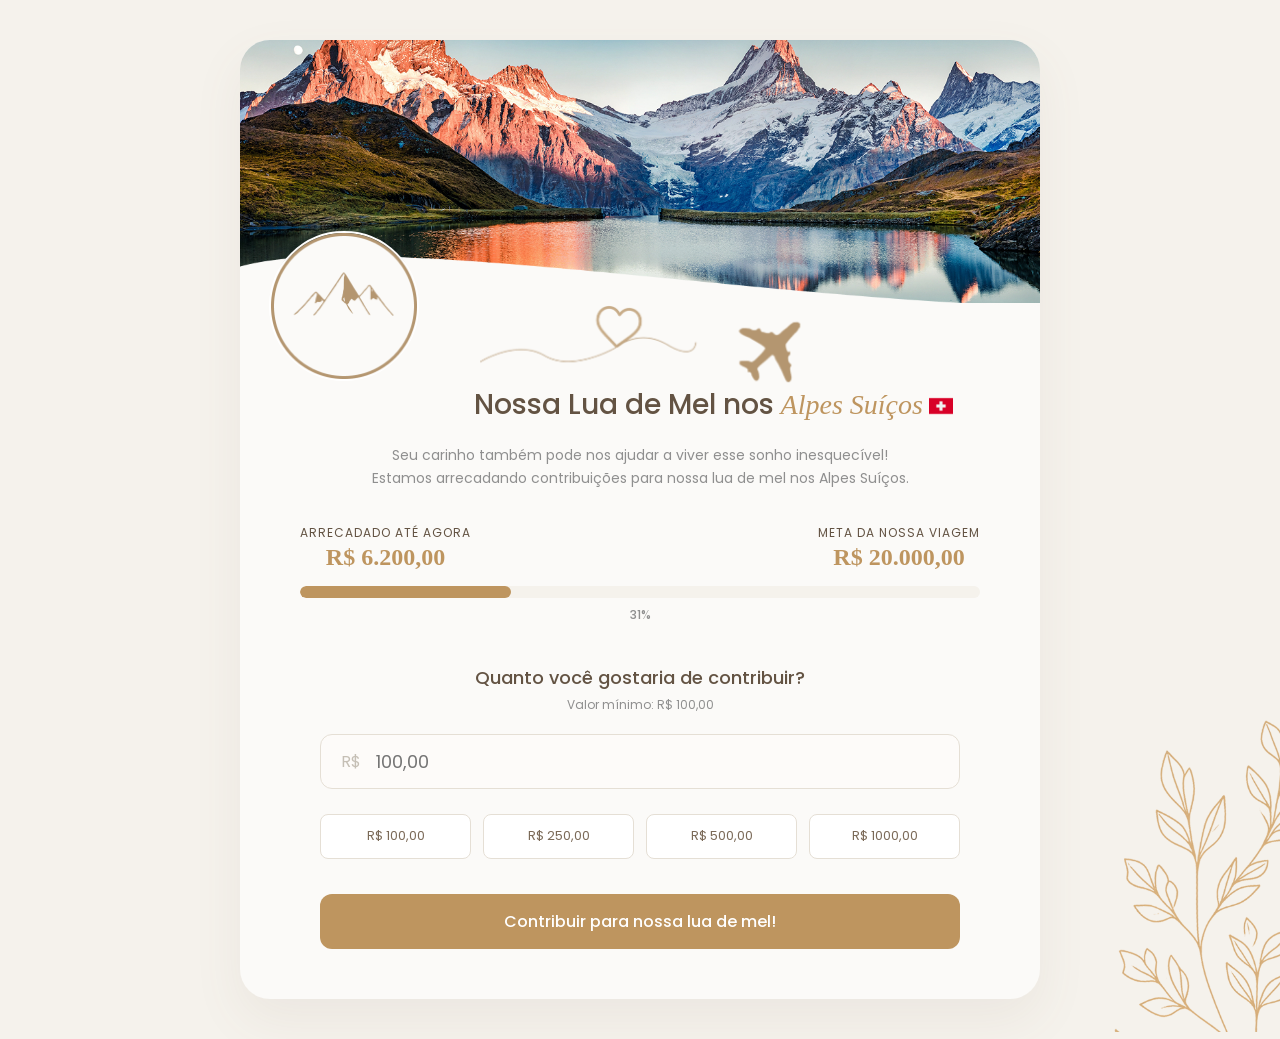
==== subpages/luademel.html @ 36005a64 "finalizado" ====
<!doctype html>
<html lang="pt-BR">
<head>
    <meta charset="UTF-8">
    <meta name="viewport" content="width=device-width, initial-scale=1.0">
    <title>Lua de Mel - Vitor & Guilherme</title>
    <link href="https://fonts.googleapis.com/css2?family=Poppins:wght@400;500;600;700&display=swap" rel="stylesheet">
    <link rel="stylesheet" href="luademel.css">
</head>
<body>

    <div class="floresDecorativas" aria-hidden="true">
        <img src="../images/florDireita.png" alt="Flores">
    </div>

    <div class="containerLuaDeMel">
        
        <header class="headerViagem">
            <div class="imagemBanner">
                <img src="../images/paisagem.png" alt="Paisagem Alpes Suíços" class="fotoPaisagem">
                <div class="logoMontanha">
                    <img src="../images/montanha.png "alt="Logo Montanha">
                </div>
            </div>
            
            <div class="iconeAviao">
                <img src="../images/aviao.png" alt="Trilha de Avião">
            </div>

            <h1>Nossa Lua de Mel nos <span>Alpes Suíços<img src="../images/suica.png" alt="Suíça" class="mini-bandeira"></span></h1>
            <p class="descricaoViagem">
                Seu carinho também pode nos ajudar a viver esse sonho inesquecível!<br>
                Estamos arrecadando contribuições para nossa lua de mel nos Alpes Suíços.
            </p>
        </header>

        <section class="statusMeta">
            <div class="colunasValores">
                <div class="blocoValor">
                    <span>Arrecadado até agora</span>
                    <h3 id="valorArrecadado">R$ 6.200,00</h3>
                </div>
                <div class="blocoValor">
                    <span>Meta da nossa viagem</span>
                    <h3 id="valorMeta">R$ 20.000,00</h3>
                </div>
            </div>

            <div class="progressoContainer">
                <div class="barraFundo">
                    <div id="barraPreenchimento" class="barraPreenchimento" style="width: 31%;"></div>
                </div>
                <span id="textoPorcentagem" class="porcentagem">31%</span>
            </div>
        </section>

        <main class="areaContribuicao">
            <h4>Quanto você gostaria de contribuir?</h4>
            <span class="valorMinimo">Valor mínimo: R$ 100,00</span>

            <div class="campoInput">
                <span class="cifrao">R$</span>
                <input type="text" id="inputValor" placeholder="100,00">
            </div>

            <div class="botoesRapidos">
                <button class="botaoValor" data-valor="100,00">R$ 100,00</button>
                <button class="botaoValor" data-valor="250,00">R$ 250,00</button>
                <button class="botaoValor" data-valor="500,00">R$ 500,00</button>
                 <button class="botaoValor" data-valor="1000,00">R$ 1000,00</button>
            </div>

            <button class="botaoConfirmar" id="botaoConfirmar">Contribuir para nossa lua de mel!</button>
        </main>

    </div>

    <script src="luademel.js"></script>
</body>
</html>
---- subpages/luademel.css ----
* {
    margin: 0;
    padding: 0;
    box-sizing: border-box;
    font-family: 'Poppins', sans-serif;
}

body {
    background-color: #f5f2ec;
    color: #635343;
    min-height: 100vh;
    display: flex;
    justify-content: center;
    padding: 40px 20px;
    position: relative;
    overflow-x: hidden;
}

.containerLuaDeMel {
    background: #FBFAF8;
    width: 100%;
    max-width: 800px;
    border-radius: 30px;
    overflow: hidden;
    box-shadow: 0px 20px 50px rgba(123, 106, 88, 0.08);
    z-index: 2;
    text-align: center;
    padding-bottom: 50px;
}


.headerViagem {
    width: 100%;
}

.imagemBanner {
    width: 100%;
    height: 350px;
    position: relative;
    overflow: hidden;
}

.fotoPaisagem {
    width: 100%;
    height: 100%;
    object-fit: cover;
}

.logoMontanha {
    position: absolute;
    top: 76%;
    left: 13%;
    transform: translate(-50%, -50%);
    width: 150px;
    height: 150px;
    background: rgba(255, 255, 255, 0.1);
    backdrop-filter: blur(5px);
    border-radius: 50%;
    border: 2px solid #ffffff;
    display: flex;
    align-items: center;
    justify-content: center;
}

.logoMontanha img {
    width: 100%;
}

.iconeAviao {
    margin-top: -30px;
    margin-bottom: 0px;
    position: relative;
    bottom: 55px;
    z-index: 3;
}

.iconeAviao img {
    width: 40%;
}

h1 {
    position:absolute;
    font-size: 28px;
    font-weight: 500;
    margin-bottom: 10px;
    bottom: 58%;
    left: 37%;
}

h1 span {
    font-family: 'Ponomar', serif;
    font-style: italic;
    color: #be955f;
}
.mini-bandeira {
    height: 24px;   
    width: auto;
    display: inline-block;
    vertical-align: middle;
    margin-top: -4px;     
    margin-left: 6px;
}

.descricaoViagem {
    font-size: 14px;
    color: #8f8f8f;
    line-height: 1.6;
    padding: 0 40px;
    margin-bottom: 30px;
}


.statusMeta {
    padding: 0 60px;
    margin-bottom: 40px;
}

.colunasValores {
    display: flex;
    justify-content: space-between;
    margin-bottom: 15px;
}

.blocoValor span {
    font-size: 12px;
    color: #635343;
    text-transform: uppercase;
    letter-spacing: 1px;
}

.blocoValor h3 {
    font-family: 'Ponomar', serif;
    font-size: 24px;
    color: #be955f;
}

.progressoContainer {
    width: 100%;
    display: flex;
    flex-direction: column;
    align-items: center;
    gap: 8px;
}

.barraFundo {
    width: 100%;
    height: 12px;
    background-color: #f5f2ec;
    border-radius: 10px;
    overflow: hidden;
}

.barraPreenchimento {
    height: 100%;
    background-color: #be955f;
    border-radius: 10px;
    transition: width 0.8s cubic-bezier(0.4, 0, 0.2, 1); 
}

.porcentagem {
    font-size: 12px;
    color: #8f8f8f;
    font-weight: 500;
}


.areaContribuicao {
    padding: 0 80px;
}

h4 {
    font-size: 18px;
    font-weight: 500;
    margin-bottom: 5px;
}

.valorMinimo {
    font-size: 12px;
    color: #8f8f8f;
    display: block;
    margin-bottom: 20px;
}

.campoInput {
    display: flex;
    align-items: center;
    background: #fdfbf9;
    border: 1px solid #e5dfd5;
    border-radius: 12px;
    padding: 0 20px;
    height: 55px;
    margin-bottom: 25px;
}

.cifrao {
    color: #c5bfb5;
    margin-right: 15px;
}

#inputValor {
    border: none;
    background: transparent;
    font-size: 18px;
    color: #333;
    width: 100%;
    outline: none;
}

.botoesRapidos {
    display: grid;
    grid-template-columns: repeat(4, 1fr);
    gap: 12px;
    margin-bottom: 35px;
}

.botaoValor {
    height: 45px;
    background: #ffffff;
    border: 1px solid #e5dfd5;
    border-radius: 8px;
    color: #7b6a58;
    font-size: 13px;
    cursor: pointer;
    transition: all 0.3s;
}

.botaoValor:hover {
    border-color: #be955f;
    color: #be955f;
}

.botaoValor.selecionado {
    background: #be955f;
    color: #fff;
    border-color: #be955f;
}

.botaoConfirmar {
    width: 100%;
    height: 55px;
    background-color: #BE955F;
    color: #ffffff;
    border: none;
    border-radius: 12px;
    font-size: 16px;
    font-weight: 500;
    cursor: pointer;
    transition: background 0.3s;
}

.botaoConfirmar:hover {
    background-color: #aa814c;
}

.floresDecorativas {
    position: absolute;
    right: 0px;
    bottom: 0px;
    width: 30%;
    z-index: 1;
    pointer-events: none;
    opacity: 0.6;
}

.floresDecorativas img {
    width: 100%;
}


.rastro {
    position: absolute;
    pointer-events: none;
    font-size: 20px;
    z-index: 9999;
    animation: sumirCoracao 0.65s forwards ease-out;
}
@keyframes sumirCoracao {
    0% { opacity: 1; transform: scale(1) translateY(0); }
    100% { opacity: 0; transform: scale(0.5) translateY(-20px); }
}
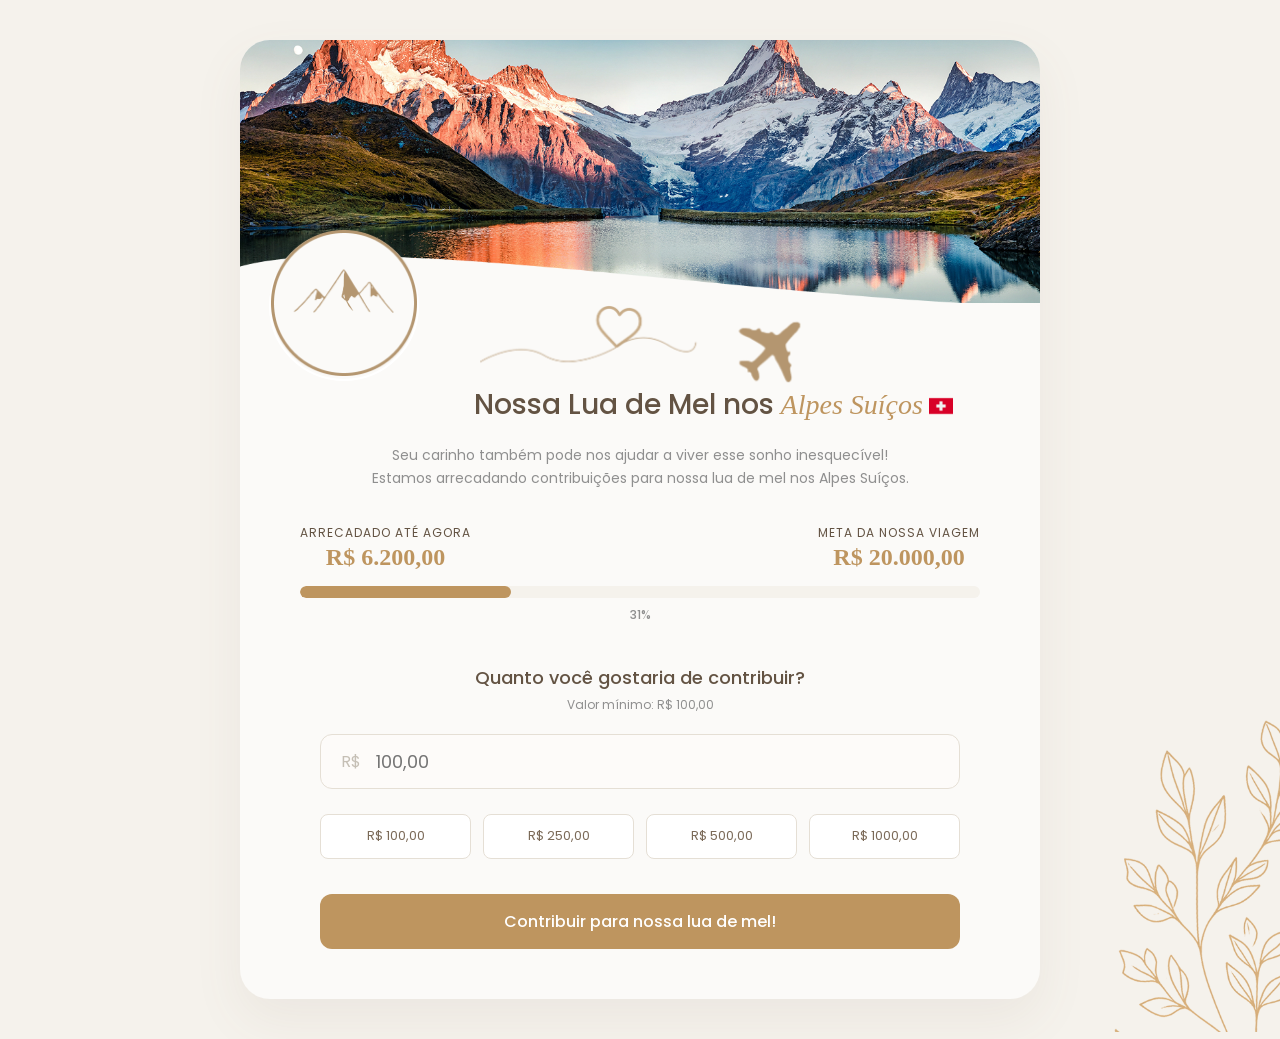
==== commit 45a3ca8e: "finalizado_v2" ====
--- a/subpages/luademel.html
+++ b/subpages/luademel.html
@@ -19,7 +19,7 @@
             <div class="imagemBanner">
                 <img src="../images/paisagem.png" alt="Paisagem Alpes Suíços" class="fotoPaisagem">
                 <div class="logoMontanha">
-                    <img src="../images/montanha.png "alt="Logo Montanha">
+                    <a href="../index.html"><img src="../images/montanha.png "alt="Logo Montanha"></a>
                 </div>
             </div>
             
